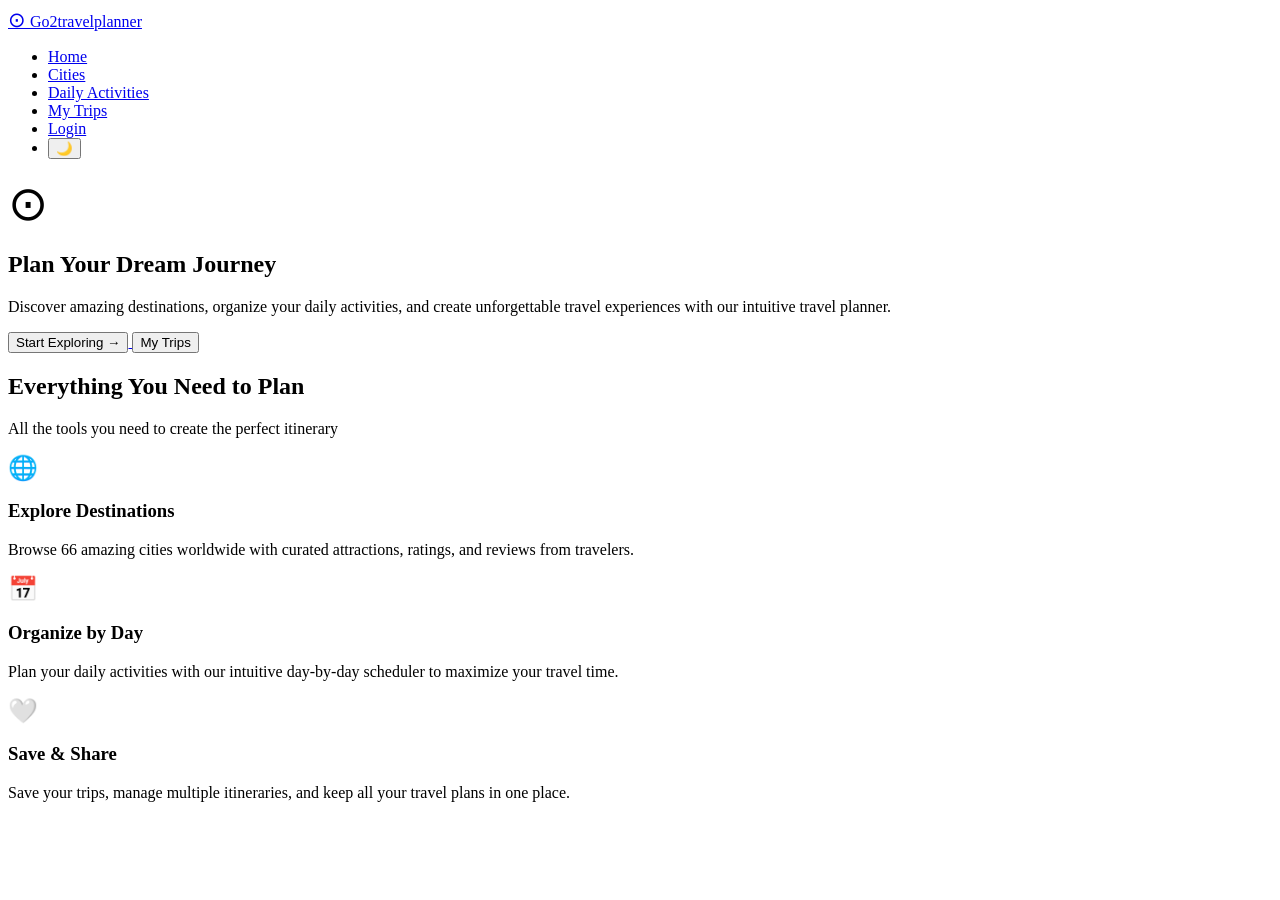
==== index.html @ 9bbfca38 "Add features section and update hero copy Introduce a new "Features" section in index.html with a th" ====
<!DOCTYPE html>
<html lang="en">

<head>
  <meta charset="UTF-8" />
  <meta name="viewport" content="width=device-width, initial-scale=1.0" />
  <title>Go2travelplanner - Home</title>
  <link rel="stylesheet" href="css/style.css" />
</head>

<body>

<!--  NAVIGATION BAR 
       <nav> is the HTML tag for navigation.
       It contains the logo on the left and the
       links on the right. -->

  <nav class="navbar">

    <a href="index.html" class="navbar-logo">
      <!-- Compass icon using a Unicode character -->
      <span style="font-size: 1.3rem;">⊙</span>
      Go2travelplanner
    </a>


    <ul class="navbar-links">

      <li><a href="index.html" class="active">Home</a></li>

      <li><a href="cities.html">Cities</a></li>
      <li><a href="daily-activities.html">Daily Activities</a></li>
      <li><a href="my-trips.html">My Trips</a></li>
      <li><a href="login.html">Login</a></li>

  
      <li>
        <button class="dark-toggle" id="darkToggleBtn" onclick="toggleDarkMode()">🌙</button>
      </li>

    </ul>

  </nav>

<!--  HERO SECTION
       
       The big banner at the top of the page.
       class="hero" connects it to our CSS.-->

  <section class="hero">

    <!-- Compass icon above the heading -->
    <div class="hero-icon">
      <span style="font-size: 3rem;">⊙</span>
    </div>

    <!-- Main heading -->
    <h1>Plan Your Dream Journey</h1>

    <!-- Subheading paragraph -->
    <p>
      Discover amazing destinations, organize your daily activities, and
      create unforgettable travel experiences with our intuitive travel planner.
    </p>

    <!-- Two buttons side by side -->
    <!-- We wrap each button in an <a> tag so clicking  -->
    <!-- the button also navigates to another page       -->
    <div class="hero-buttons">

      <!-- Primary button - links to cities page -->
      <a href="cities.html">
        <button class="btn-teal">Start Exploring →</button>
      </a>

      <!-- Secondary button - links to my trips page -->
      <a href="my-trips.html">
        <button class="btn-outline">My Trips</button>
      </a>

    </div>

  </section>


 <!-- FEATURES SECTION
      Three columns explaining what the site offers -->

  <section class="features">

    <h2>Everything You Need to Plan</h2>
    <p class="section-subtitle">All the tools you need to create the perfect itinerary</p>

    <!-- Three feature columns side by side -->
    <div class="features-grid">

      <!-- Feature 1 -->
      <div class="feature-item">
        <div class="feature-icon">
          <span style="font-size: 1.5rem;">🌐</span>
        </div>
        <h3>Explore Destinations</h3>
        <p>
          Browse 66 amazing cities worldwide with curated attractions,
          ratings, and reviews from travelers.
        </p>
      </div>

      <!-- Feature 2 -->
      <div class="feature-item">
        <div class="feature-icon">
          <span style="font-size: 1.5rem;">📅</span>
        </div>
        <h3>Organize by Day</h3>
        <p>
          Plan your daily activities with our intuitive day-by-day
          scheduler to maximize your travel time.
        </p>
      </div>

      <!-- Feature 3 -->
      <div class="feature-item">
        <div class="feature-icon">
          <span style="font-size: 1.5rem;">🤍</span>
        </div>
        <h3>Save &amp; Share</h3>
        <p>
          Save your trips, manage multiple itineraries, and keep all
          your travel plans in one place.
        </p>
      </div>

    </div>

  </section>


  <!--   -->


  <!--     JAVASCRIPT
    Loads our darkmode.js file from the js/ folder -->

  <script src="js/darkmode.js"></script>

</body>
</html>
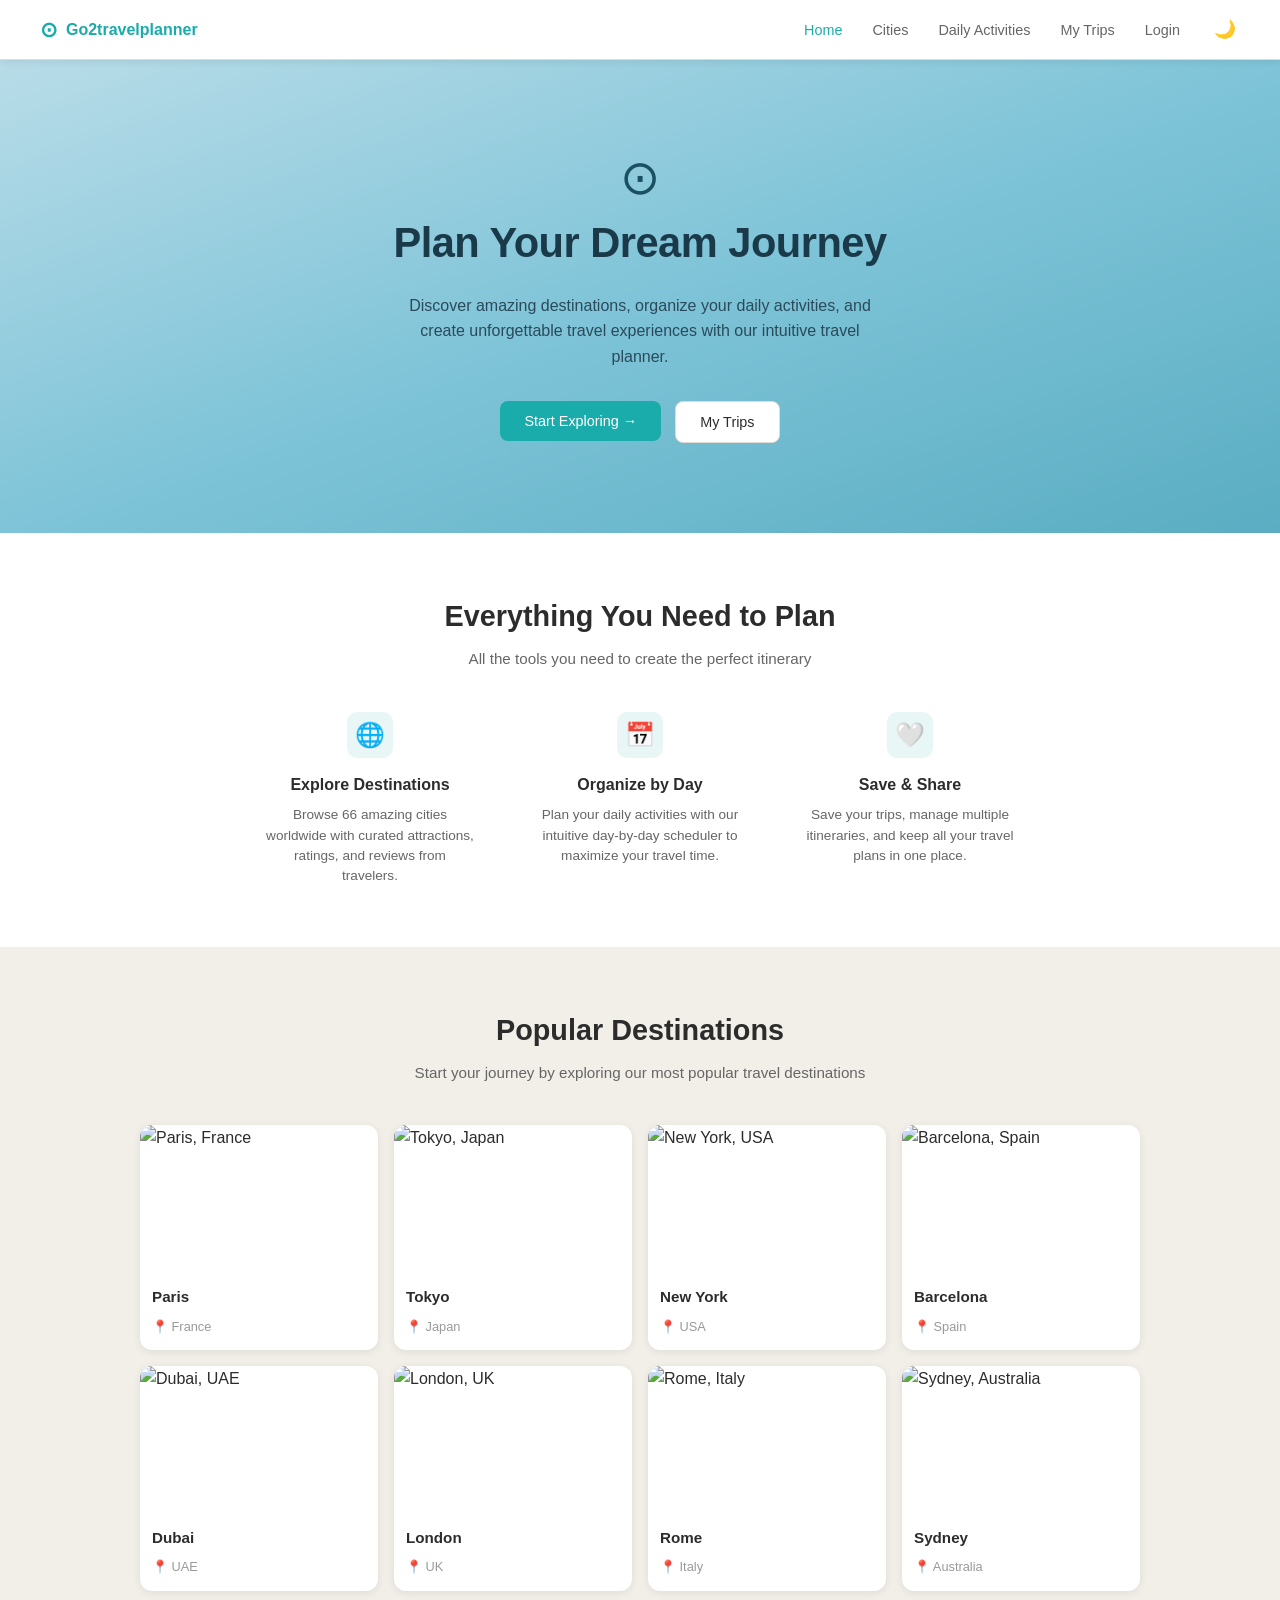
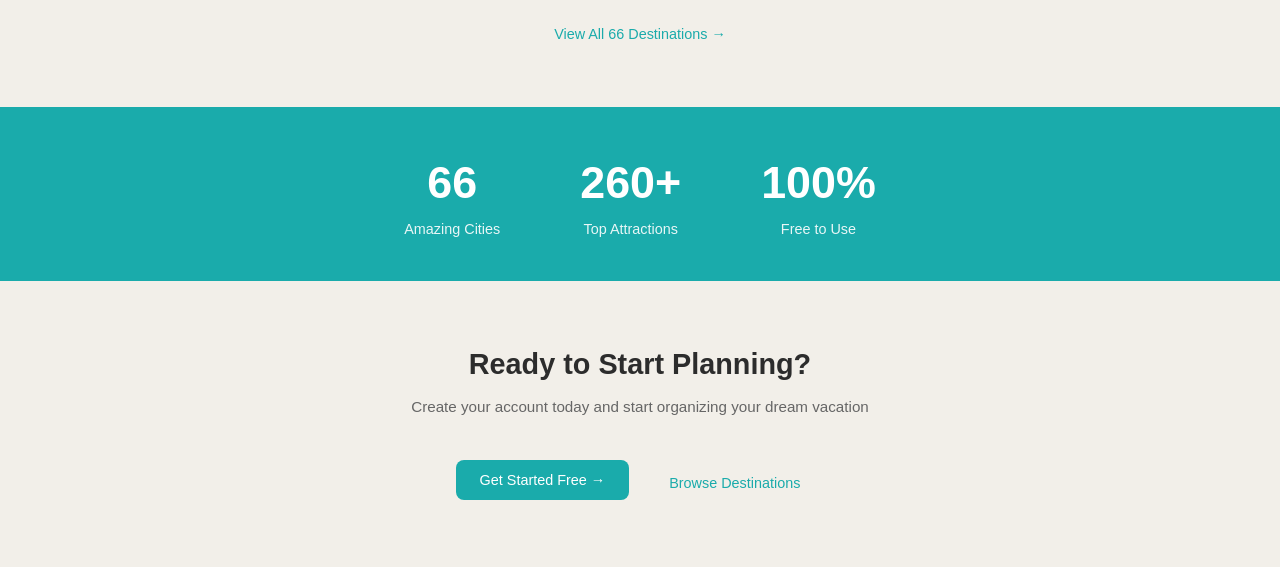
==== commit f45da6ac: "Add Cities page and page header styles Introduce a new Cities.html page (copies navbar from index, m" ====
--- a/index.html
+++ b/index.html
@@ -136,7 +136,147 @@
   </section>
 
 
-  <!--   -->
+<!--   POPULAR DESTINATIONS SECTION
+       4 x 2 grid of destination cards
+       Each card links to a city on the cities page -->
+
+  <section class="destinations">
+
+    <h2>Popular Destinations</h2>
+    <p class="section-subtitle">
+      Start your journey by exploring our most popular travel destinations
+    </p>
+
+    <!-- 4 column grid - 8 cards total -->
+    <div class="destinations-grid">
+
+      <!-- Card 1: Paris -->
+      <!-- src="images/paris.jpg" points to the images folder -->
+      <!-- alt= describes the image for screen readers -->
+      <div class="destination-card">
+        <img src="images/paris.jpg" alt="Paris, France" />
+        <div class="destination-card-info">
+          <h4>Paris</h4>
+          <span>📍 France</span>
+        </div>
+      </div>
+
+      <!-- Card 2: Tokyo -->
+      <div class="destination-card">
+        <img src="images/tokyo.jpg" alt="Tokyo, Japan" />
+        <div class="destination-card-info">
+          <h4>Tokyo</h4>
+          <span>📍 Japan</span>
+        </div>
+      </div>
+
+      <!-- Card 3: New York -->
+      <div class="destination-card">
+        <img src="images/newyork.jpg" alt="New York, USA" />
+        <div class="destination-card-info">
+          <h4>New York</h4>
+          <span>📍 USA</span>
+        </div>
+      </div>
+
+      <!-- Card 4: Barcelona -->
+      <div class="destination-card">
+        <img src="images/barcelona.jpg" alt="Barcelona, Spain" />
+        <div class="destination-card-info">
+          <h4>Barcelona</h4>
+          <span>📍 Spain</span>
+        </div>
+      </div>
+
+      <!-- Card 5: Dubai -->
+      <div class="destination-card">
+        <img src="images/dubai.jpg" alt="Dubai, UAE" />
+        <div class="destination-card-info">
+          <h4>Dubai</h4>
+          <span>📍 UAE</span>
+        </div>
+      </div>
+
+      <!-- Card 6: London -->
+      <div class="destination-card">
+        <img src="images/london.jpg" alt="London, UK" />
+        <div class="destination-card-info">
+          <h4>London</h4>
+          <span>📍 UK</span>
+        </div>
+      </div>
+
+      <!-- Card 7: Rome -->
+      <div class="destination-card">
+        <img src="images/rome.jpg" alt="Rome, Italy" />
+        <div class="destination-card-info">
+          <h4>Rome</h4>
+          <span>📍 Italy</span>
+        </div>
+      </div>
+
+      <!-- Card 8: Sydney -->
+      <div class="destination-card">
+        <img src="images/sydney.jpg" alt="Sydney, Australia" />
+        <div class="destination-card-info">
+          <h4>Sydney</h4>
+          <span>📍 Australia</span>
+        </div>
+      </div>
+
+    </div>
+
+    <!-- Link to all destinations -->
+    <a href="cities.html" class="view-all-link">View All 66 Destinations →</a>
+
+  </section>
+
+
+  <!-- STATS BAR
+       Three large numbers on a teal background -->
+  <section class="stats-bar">
+
+    <div class="stat-item">
+      <h2>66</h2>
+      <p>Amazing Cities</p>
+    </div>
+
+    <div class="stat-item">
+      <h2>260+</h2>
+      <p>Top Attractions</p>
+    </div>
+
+    <div class="stat-item">
+      <h2>100%</h2>
+      <p>Free to Use</p>
+    </div>
+
+  </section>
+
+
+  <!-- CTA SECTION
+       Call to action at the bottom of the home page -->
+
+  <section class="cta">
+
+    <h2>Ready to Start Planning?</h2>
+    <p class="section-subtitle">
+      Create your account today and start organizing your dream vacation
+    </p>
+
+    <div class="cta-buttons">
+
+      <!-- Primary button links to the login/signup page -->
+      <a href="login.html">
+        <button class="btn-teal">Get Started Free →</button>
+      </a>
+
+      <!-- Text link to browse destinations -->
+      <a href="cities.html" class="cta-link">Browse Destinations</a>
+
+    </div>
+
+  </section>
 
 
   <!--     JAVASCRIPT
--- a/css/style.css
+++ b/css/style.css
@@ -0,0 +1,534 @@
+
+
+/* GO2TRAVELPLANNER - MAIN STYLESHEET */
+
+
+/* COLOUR VARIABLES */
+:root {
+  --teal: #1aabab;
+  --teal-dark: #138e8e;
+  --bg-light: #f2efe9;
+  --bg-white: #ffffff;
+  --text-dark: #2c2c2c;
+  --text-mid: #666666;
+  --text-light: #999999;
+  --border: #e0dbd3;
+  --shadow: 0 2px 8px rgba(0, 0, 0, 0.08);
+  --radius: 12px;
+
+}
+
+
+/* RESET
+   
+   Browsers add their own default spacing to elements.
+   This removes all of that so every browser looks
+   the same. We start from a clean blank slate. */
+
+* {
+  margin: 0;
+  padding: 0;
+  box-sizing: border-box;
+}
+
+
+
+
+/* These styles apply to the whole page.*/
+
+body {
+  font-family: 'Segoe UI', Tahoma, Geneva, Verdana, sans-serif;
+  background-color: var(--bg-light);
+  color: var(--text-dark);
+  line-height: 1.6;
+}
+
+
+
+
+/* 
+   By default browsers make links blue and underlined.
+   We remove that here so we can style links ourselves
+   in each section.*/
+
+a {
+  text-decoration: none;
+  color: inherit;
+}
+
+
+
+/* IMAGES */
+
+img {
+  max-width: 100%;
+  display: block;
+}
+
+/* The bar at the top of every page.
+   Contains the logo on the left and links on the right.   */
+
+.navbar {
+  background-color: var(--bg-white);
+  border-bottom: 1px solid var(--border);
+  padding: 0 40px;
+  height: 60px;
+  display: flex;
+  align-items: center;
+  justify-content: space-between;
+  position: sticky;
+  top: 0;
+  z-index: 100;
+  box-shadow: var(--shadow);
+}
+
+
+
+/*  The "Go2travelplanner" text on the left */
+
+.navbar-logo {
+  display: flex;
+  align-items: center;
+  gap: 8px;
+  color: var(--teal);
+  font-size: 1rem;
+  font-weight: 600;
+}
+
+
+/*  The Home, Cities, Daily Activities etc. on the right */
+
+.navbar-links {
+  display: flex;
+  align-items: center;
+  gap: 30px;
+  list-style: none;
+}
+
+
+.navbar-links a {
+  color: var(--text-mid);
+  font-size: 0.9rem;
+}
+
+
+.navbar-links a:hover,
+.navbar-links a.active {
+  color: var(--teal);
+}
+
+
+
+/* 
+   DARK MODE TOGGLE BUTTON
+   The moon/sun icon on the right of the navbar */
+
+.dark-toggle {
+  background: none;
+  border: none;
+  cursor: pointer;
+  color: var(--text-mid);
+  font-size: 1.1rem;
+  padding: 4px;
+}
+
+.dark-toggle:hover {
+  color: var(--teal);
+}
+
+/* The big banner at the top of the home page.
+   Has a gradient blue background, compass icon,
+   heading, paragraph and two buttons. */
+
+.hero {
+  background: linear-gradient(160deg, #b8dce8 0%, #7fc4d8 50%, #5aadc2 100%);
+  text-align: center;
+  padding: 80px 20px 90px;
+  color: #1a3a4a;
+}
+
+/* The compass symbol above the heading */
+
+.hero-icon {
+  width: 50px;
+  height: 50px;
+  margin: 0 auto 20px;
+  color: #1a5060;
+}
+
+
+
+/* HEADING */
+
+.hero h1 {
+  font-size: 2.6rem;
+  font-weight: 600;
+  margin-bottom: 16px;
+  letter-spacing: -0.5px;
+}
+
+
+
+/* HERO PARAGRAPH */
+
+.hero p {
+  font-size: 1rem;
+  max-width: 480px;
+  margin: 0 auto 32px;
+  color: #2a4a5a;
+}
+
+
+
+/* pThe two buttons side by side */
+
+.hero-buttons {
+  display: flex;
+  gap: 14px;
+  justify-content: center;
+  flex-wrap: wrap;
+}
+
+
+/* BUTTONS */
+
+/* Teal filled button - main action button */
+
+.btn-teal {
+  background-color: var(--teal);
+  color: white;
+  border: none;
+  padding: 12px 24px;
+  border-radius: 8px;
+  cursor: pointer;
+  font-size: 0.9rem;
+  font-weight: 500;
+  display: inline-flex;
+  align-items: center;
+  gap: 6px;
+}
+
+.btn-teal:hover {
+  background-color: var(--teal-dark);
+}
+
+
+/* White outline button - secondary action button */
+
+
+.btn-outline {
+  background-color: var(--bg-white);
+  color: var(--text-dark);
+  border: 1px solid var(--border);
+  padding: 12px 24px;
+  border-radius: 8px;
+  cursor: pointer;
+  font-size: 0.9rem;
+  display: inline-flex;
+  align-items: center;
+  gap: 6px;
+}
+
+.btn-outline:hover {
+  background-color: var(--bg-light);
+}
+
+
+/* Grey button - used for less important actions */
+
+
+.btn-gray {
+  background-color: #e0dbd3;
+  color: var(--text-dark);
+  border: none;
+  padding: 10px 18px;
+  border-radius: 8px;
+  cursor: pointer;
+  font-size: 0.85rem;
+  display: inline-flex;
+  align-items: center;
+  gap: 6px;
+}
+
+/* Full width button - stretches to fill its container */
+.btn-full {
+  width: 100%;
+  padding: 14px;
+  border-radius: 8px;
+  font-size: 1rem;
+  justify-content: center;
+}
+
+/* width: 100% makes it stretch to fill its container  */
+/* Used on the login page for the Create Account button */
+
+/* 
+   FEATURES SECTION
+   
+   Three columns showing what the site offers:
+   Explore Destinations, Organize by Day, Save & Share */
+
+.features {
+  background-color: var(--bg-white);
+  padding: 60px 40px;
+  text-align: center;
+}
+
+
+
+.features h2 {
+  font-size: 1.8rem;
+  margin-bottom: 8px;
+}
+
+
+
+.section-subtitle {
+  color: var(--text-mid);
+  margin-bottom: 40px;
+  font-size: 0.95rem;
+}
+
+
+
+.features-grid {
+  display: flex;
+  justify-content: center;
+  gap: 60px;
+  flex-wrap: wrap;
+}
+
+
+
+.feature-item {
+  max-width: 210px;
+}
+
+/* max-width: 210px stops each column getting too wide */
+
+
+.feature-icon {
+  width: 46px;
+  height: 46px;
+  margin: 0 auto 14px;
+  color: var(--teal);
+  background: #e8f6f6;
+  border-radius: 10px;
+  display: flex;
+  align-items: center;
+  justify-content: center;
+}
+
+
+
+.feature-item h3 {
+  font-size: 1rem;
+  margin-bottom: 8px;
+}
+
+
+.feature-item p {
+  font-size: 0.85rem;
+  color: var(--text-mid);
+  line-height: 1.5;
+}
+
+
+/* POPULAR DESTINATIONS SECTION
+   
+   A 4 column x 2 row grid of destination cards.
+   Each card has a photo, city name and country. */
+
+.destinations {
+  padding: 60px 40px;
+  text-align: center;
+  background-color: var(--bg-light);
+}
+
+
+
+.destinations h2 {
+  font-size: 1.8rem;
+  margin-bottom: 8px;
+}
+
+
+.destinations-grid {
+  display: grid;
+  grid-template-columns: repeat(4, 1fr);
+  gap: 16px;
+  max-width: 1000px;
+  margin: 0 auto 24px;
+}
+
+
+
+.destination-card {
+  border-radius: var(--radius);
+  overflow: hidden;
+  background: var(--bg-white);
+  box-shadow: var(--shadow);
+  text-align: left;
+}
+
+
+.destination-card img {
+  width: 100%;
+  height: 150px;
+  object-fit: cover;
+}
+
+
+
+.destination-card-info {
+  padding: 10px 12px 12px;
+}
+
+
+
+.destination-card-info h4 {
+  font-size: 0.95rem;
+  margin-bottom: 3px;
+}
+
+
+.destination-card-info span {
+  font-size: 0.8rem;
+  color: var(--text-light);
+}
+
+
+.view-all-link {
+  color: var(--teal);
+  font-size: 0.9rem;
+  display: inline-block;
+  margin-top: 8px;
+}
+
+.view-all-link:hover {
+  text-decoration: underline;
+}
+
+
+/* HOW IT WORKS / VIDEO SECTION */
+
+.how-it-works {
+  padding: 60px 40px;
+  text-align: center;
+  background-color: var(--bg-white);
+}
+
+.how-it-works h2 {
+  font-size: 1.8rem;
+  margin-bottom: 8px;
+}
+
+
+.video-placeholder {
+  background-color: var(--bg-light);
+  border-radius: var(--radius);
+  max-width: 820px;
+  margin: 0 auto;
+  padding: 80px 20px;
+  text-align: center;
+  border: 1px solid var(--border);
+}
+
+
+.video-placeholder p {
+  color: var(--text-mid);
+  font-size: 0.9rem;
+}
+
+.video-placeholder small {
+  color: var(--text-light);
+  font-size: 0.8rem;
+  display: block;
+  margin-top: 4px;
+}
+
+/* display: block makes <small> sit on its own line    */
+
+
+/* STATS BAR
+   
+   Teal background strip showing 3 numbers:
+   66 Cities, 260+ Attractions, 100% Free */
+
+.stats-bar {
+  background-color: var(--teal);
+  padding: 40px 20px;
+  display: flex;
+  justify-content: center;
+  gap: 80px;
+  flex-wrap: wrap;
+  text-align: center;
+  color: white;
+}
+
+.stat-item h2 {
+  font-size: 2.8rem;
+  font-weight: 700;
+}
+
+.stat-item p {
+  font-size: 0.9rem;
+  opacity: 0.9;
+}
+
+
+/* CTA SECTION
+   
+   "Ready to Start Planning?" section at the bottom
+   of the home page with two buttons. */
+
+.cta {
+  padding: 60px 40px;
+  text-align: center;
+  background-color: var(--bg-light);
+}
+
+.cta h2 {
+  font-size: 1.8rem;
+  margin-bottom: 8px;
+}
+
+.cta-buttons {
+  display: flex;
+  gap: 16px;
+  justify-content: center;
+  flex-wrap: wrap;
+  margin-top: 24px;
+}
+
+.cta-link {
+  color: var(--teal);
+  font-size: 0.9rem;
+  padding: 12px 24px;
+  align-self: center;
+}
+
+.cta-link:hover {
+  text-decoration: underline;
+}
+
+
+/* PAGE HEADER
+   
+   Reusable heading used at the top of inner pages
+   like Cities, My Trips, Daily Activities */
+
+.page-header {
+  text-align: center;
+  padding: 50px 40px 20px;
+}
+
+.page-header h1 {
+  font-size: 1.9rem;
+  margin-bottom: 8px;
+}
+
+.page-header p {
+  color: var(--text-mid);
+  font-size: 0.95rem;
+}
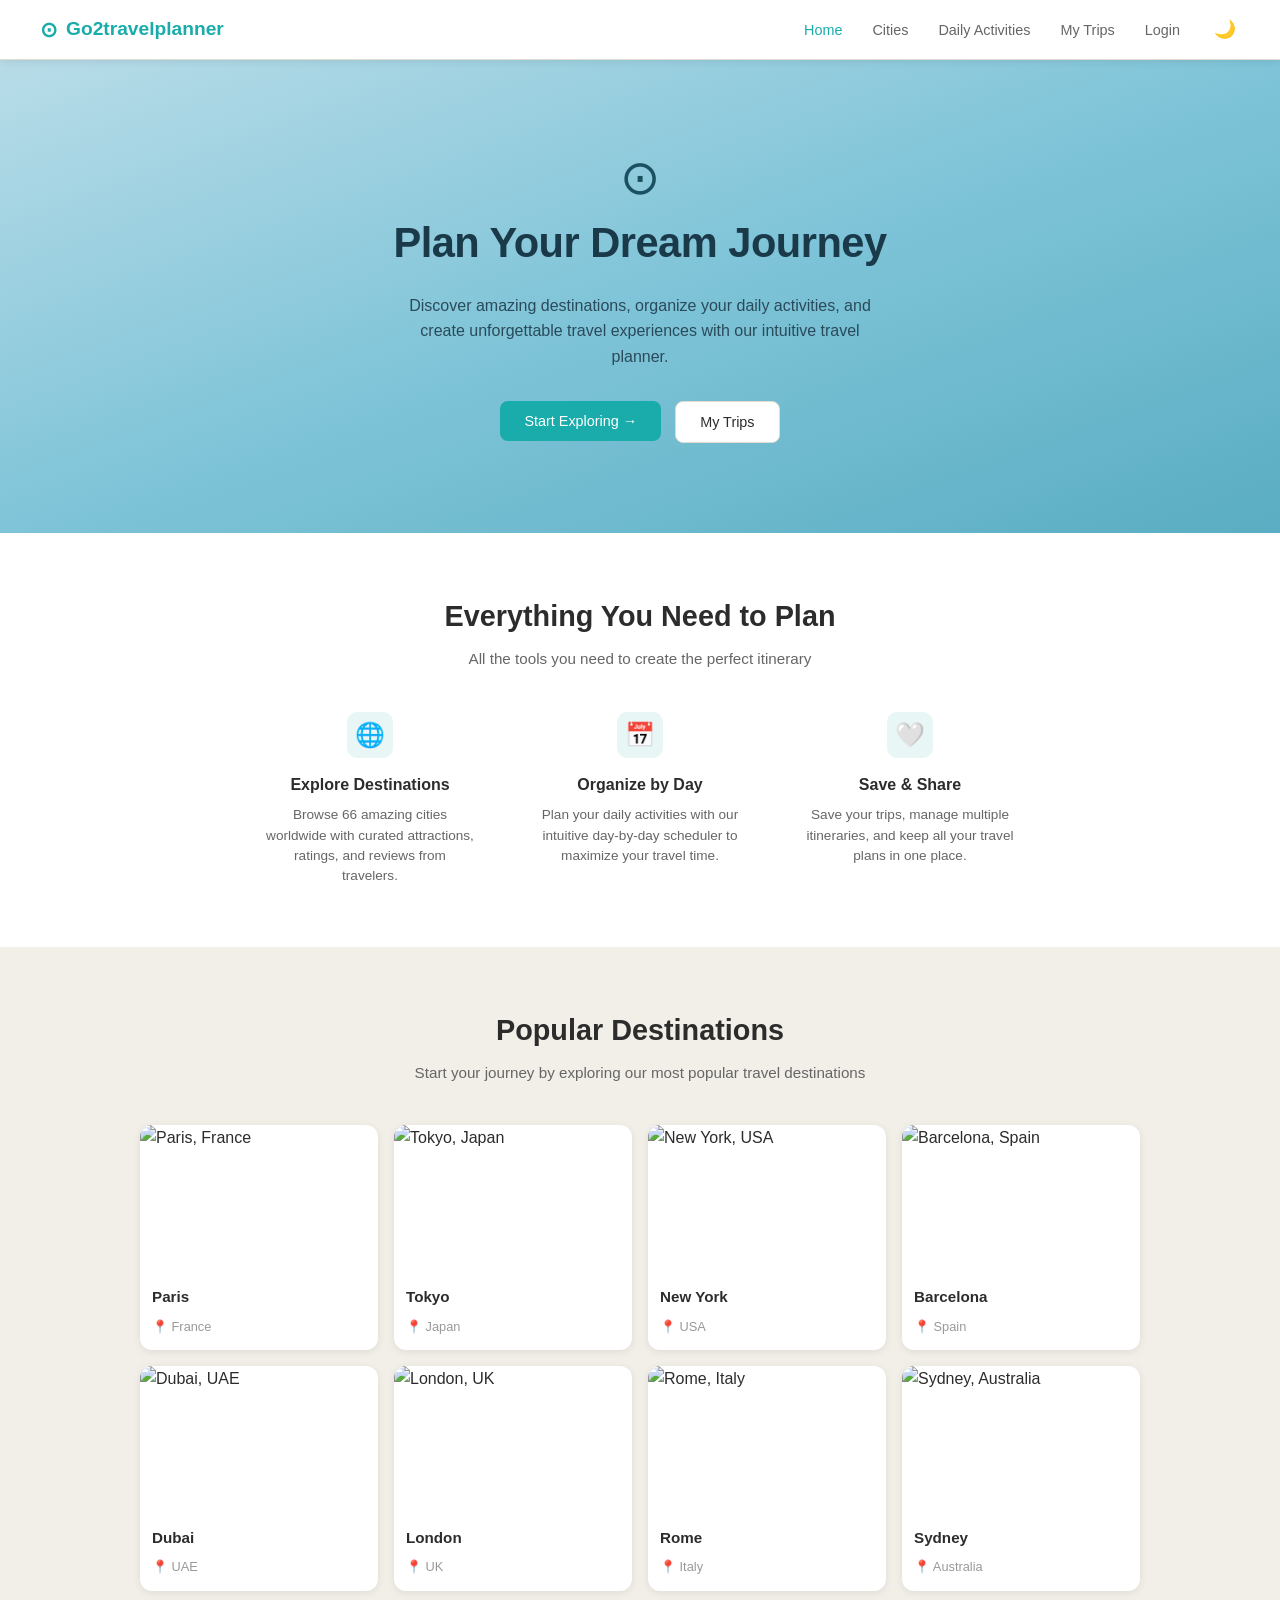
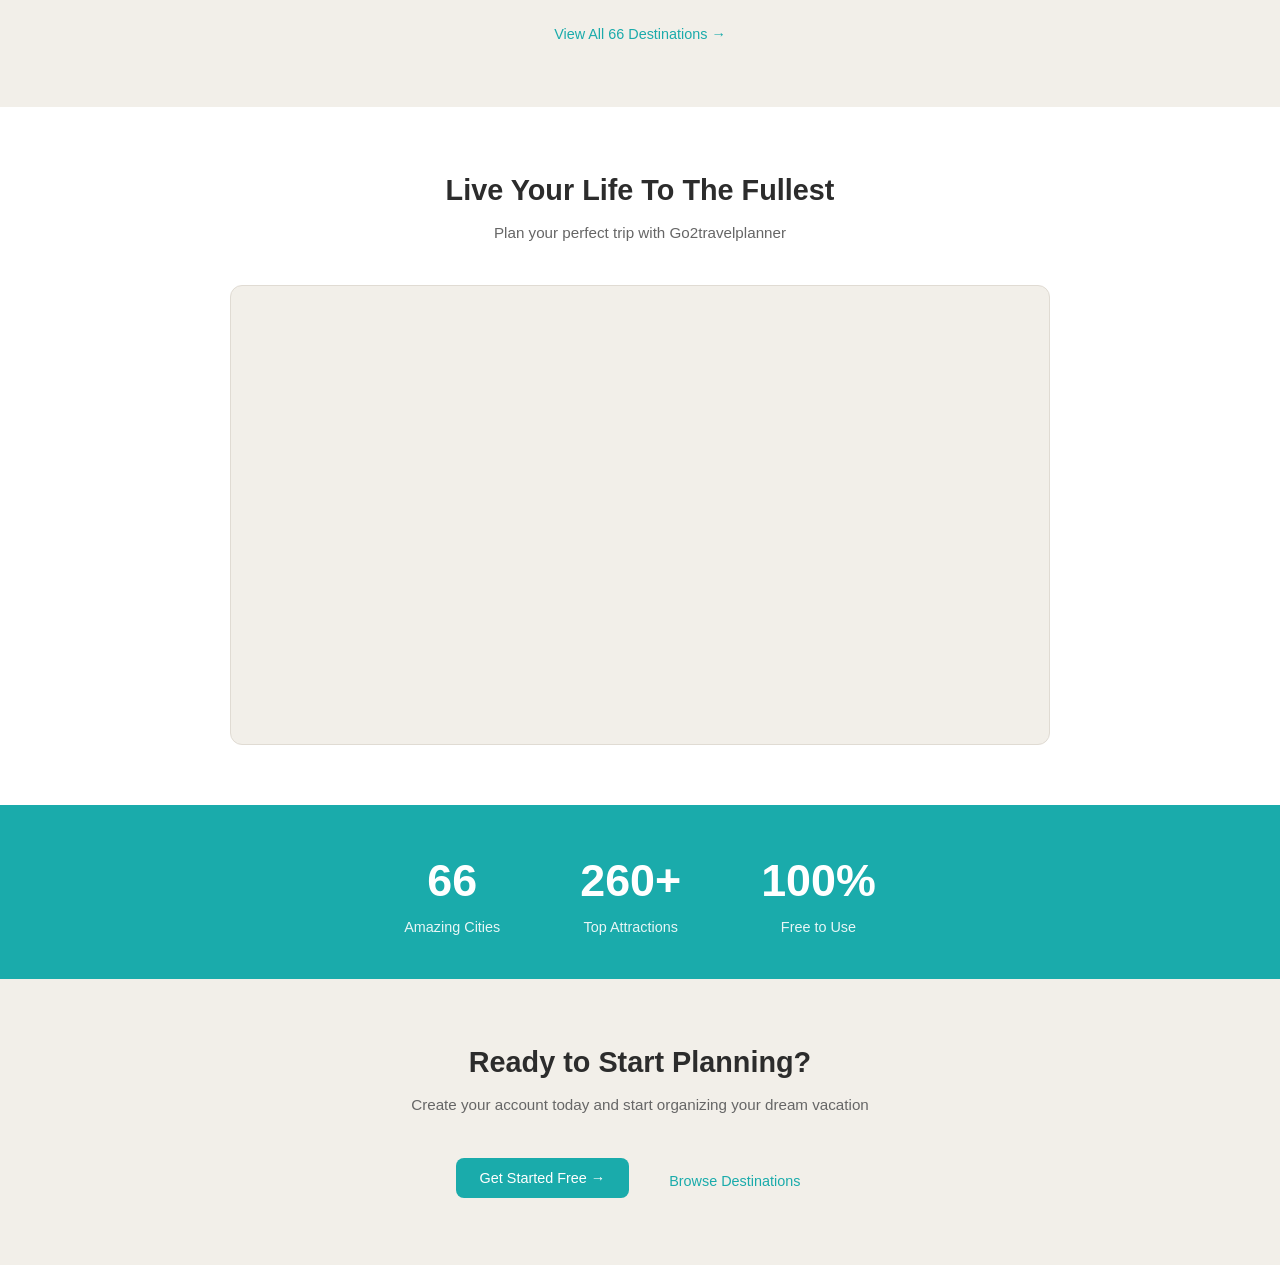
==== commit 80467349: "video player adjustments" ====
--- a/index.html
+++ b/index.html
@@ -11,21 +11,17 @@
 
 <body>
 
-<!--  NAVIGATION BAR 
-       <nav> is the HTML tag for navigation.
-       It contains the logo on the left and the
-       links on the right. -->
 
   <nav class="navbar">
 
     <a href="index.html" class="navbar-logo">
-      <!-- Compass icon using a Unicode character -->
       <span style="font-size: 1.3rem;">⊙</span>
       Go2travelplanner
     </a>
 
-
-    <ul class="navbar-links">
+<div class="menu-toggle" onclick="toggleMenu()"> ☰</div>
+
+    <ul class="navbar-links" id="navLinks">
 
       <li><a href="index.html" class="active">Home</a></li>
 
@@ -64,17 +60,15 @@
       create unforgettable travel experiences with our intuitive travel planner.
     </p>
 
-    <!-- Two buttons side by side -->
-    <!-- We wrap each button in an <a> tag so clicking  -->
-    <!-- the button also navigates to another page       -->
+
     <div class="hero-buttons">
 
-      <!-- Primary button - links to cities page -->
+      
       <a href="cities.html">
         <button class="btn-teal">Start Exploring →</button>
       </a>
 
-      <!-- Secondary button - links to my trips page -->
+      
       <a href="my-trips.html">
         <button class="btn-outline">My Trips</button>
       </a>
@@ -231,6 +225,32 @@
 
   </section>
 
+  <!-- HOW IT WORKS / VIDEO SECTION -->
+
+  <section class="how-it-works">
+
+    <h2>Live Your Life To The Fullest</h2>
+    <p class="section-subtitle">
+      Plan your perfect trip with Go2travelplanner
+    </p>
+
+    <!-- Grey box acting as a video placeholder -->
+    <!-- To add a real video later, replace this div   -->
+    <!-- with a <video> tag or an iframe embed         -->
+
+   <div class="video-placeholder">
+  <iframe
+    width="100%"
+    height="450"
+    src="https://www.youtube.com/embed/XYLg6Y1eMzo?si=0Gc9eDqvpK00XwuH&modestbranding=1&rel=0"
+    title="YouTube video player"
+    frameborder="0"
+    allow="accelerometer; autoplay; clipboard-write; encrypted-media; gyroscope; picture-in-picture; web-share"
+    allowfullscreen>
+  </iframe>
+</div>
+
+  </section>
 
   <!-- STATS BAR
        Three large numbers on a teal background -->
@@ -282,11 +302,15 @@
   <!--     JAVASCRIPT
     Loads our darkmode.js file from the js/ folder -->
 
-  <script src="js/darkmode.js"></script>
-
+<script src="jaava/darkmode.js"></script>
+
+<script>
+  function toggleMenu() {
+    document.getElementById("navLinks").classList.toggle("active");
+  }
+</script>
 </body>
+
 </html>
 
 
-
-
--- a/css/style.css
+++ b/css/style.css
@@ -15,7 +15,27 @@
   --border: #e0dbd3;
   --shadow: 0 2px 8px rgba(0, 0, 0, 0.08);
   --radius: 12px;
-
+  --hero-mid-blue: #7fc4d8;
+}
+
+/* DARK MODE - Just override the variables */
+body.dark-mode {
+  --bg-light: #1a1a1a;
+  --bg-white: #2d2d2d;
+  --text-dark: #e0e0e0;
+  --text-mid: #b0b0b0;
+  --text-light: #888888;
+  --border: #404040;
+  --shadow: 0 2px 8px rgba(0, 0, 0, 0.3);
+  --hero-mid-blue: #4a8fa0;
+}
+
+body.dark-mode .stats-bar {
+  background-color: #0a6b6b;
+}
+
+body.dark-mode .btn-teal {
+  background-color: #0a6b6b;
 }
 
 
@@ -41,6 +61,7 @@
   background-color: var(--bg-light);
   color: var(--text-dark);
   line-height: 1.6;
+
 }
 
 
@@ -91,8 +112,8 @@
   align-items: center;
   gap: 8px;
   color: var(--teal);
-  font-size: 1rem;
-  font-weight: 600;
+  font-size: 1.2rem;
+  font-weight: 610;
 }
 
 
@@ -116,7 +137,44 @@
 .navbar-links a.active {
   color: var(--teal);
 }
-
+/* Hides hamburger menu on desktop */
+.menu-toggle {
+  display: none;
+  font-size: 1.8rem;
+  cursor: pointer;
+}
+
+/* Mobile styles */
+@media (max-width: 768px) {
+
+  .navbar {
+    padding: 0 20px;
+  }
+
+  .menu-toggle {
+    display: block;
+  }
+
+  .navbar-links {
+    position: absolute;
+    top: 60px;
+    left: 0;
+    width: 100%;
+    background: var(--bg-white);
+
+    flex-direction: column;
+    align-items: flex-start;
+    gap: 15px;
+
+    padding: 20px;
+
+    display: none; /* hidden by default */
+  }
+
+  .navbar-links.active {
+    display: flex; /* show when clicked */
+  }
+}
 
 
 /* 
@@ -141,7 +199,7 @@
    heading, paragraph and two buttons. */
 
 .hero {
-  background: linear-gradient(160deg, #b8dce8 0%, #7fc4d8 50%, #5aadc2 100%);
+  background: linear-gradient(160deg, #b8dce8 0%, var(--hero-mid-blue) 50%, #5aadc2 100%);
   text-align: center;
   padding: 80px 20px 90px;
   color: #1a3a4a;
@@ -429,7 +487,7 @@
   border-radius: var(--radius);
   max-width: 820px;
   margin: 0 auto;
-  padding: 80px 20px;
+  padding: 0;
   text-align: center;
   border: 1px solid var(--border);
 }
@@ -444,7 +502,7 @@
   color: var(--text-light);
   font-size: 0.8rem;
   display: block;
-  margin-top: 4px;
+  margin-top: 2px;
 }
 
 /* display: block makes <small> sit on its own line    */
@@ -514,7 +572,7 @@
 
 
 /* PAGE HEADER
-   
+
    Reusable heading used at the top of inner pages
    like Cities, My Trips, Daily Activities */
 
@@ -532,3 +590,333 @@
   color: var(--text-mid);
   font-size: 0.95rem;
 }
+
+
+
+/* MY TRIPS PAGE */
+
+.page-content {
+  max-width: 900px;
+  margin: 40px auto;
+  padding: 0 40px;
+}
+
+
+.page-title {
+  font-size: 1.7rem;
+  margin-bottom: 4px;
+}
+
+.page-subtitle {
+  color: var(--text-mid);
+  margin-bottom: 30px;
+  font-size: 0.9rem;
+}
+
+
+/* Empty state box shown when no trips are saved */
+.empty-state {
+  background-color: var(--bg-white);
+  border-radius: var(--radius);
+  padding: 70px 20px;
+  text-align: center;
+  border: 1px solid var(--border);
+}
+
+/* padding: 70px top/bottom gives it plenty of height  */
+
+.empty-state h3 {
+  font-size: 1.1rem;
+  margin-bottom: 8px;
+}
+
+.empty-state p {
+  color: var(--text-mid);
+  margin-bottom: 24px;
+  font-size: 0.9rem;
+}
+
+/* margin-bottom: 24px adds space before the button    */
+
+/* DAILY ACTIVITIES PAGE */
+
+.daily-page {
+  max-width: 900px;
+  margin: 40px auto;
+  padding: 0 40px;
+}
+
+/* max-width: 900px stops content stretching too wide  */
+/* margin: 40px auto centres it with space top/bottom  */
+
+
+/* Top row: title on left, buttons on right */
+.daily-header {
+  display: flex;
+  align-items: flex-start;
+  justify-content: space-between;
+  margin-bottom: 24px;
+  flex-wrap: wrap;
+  gap: 16px;
+}
+
+
+
+.daily-header-left h1 {
+  font-size: 1.6rem;
+  margin-bottom: 4px;
+}
+
+.daily-header-left p {
+  color: var(--text-mid);
+  font-size: 0.9rem;
+}
+
+.daily-header-right {
+  display: flex;
+  gap: 10px;
+  flex-wrap: wrap;
+}
+
+
+.day-nav {
+  background: var(--bg-white);
+  border-radius: var(--radius);
+  padding: 16px 20px;
+  display: flex;
+  align-items: center;
+  justify-content: space-between;
+  margin-bottom: 16px;
+  border: 1px solid var(--border);
+}
+
+
+
+.day-nav-controls {
+  display: flex;
+  align-items: center;
+  gap: 12px;
+}
+
+
+.day-nav-btn {
+  background: none;
+  border: none;
+  cursor: pointer;
+  color: var(--text-mid);
+  font-size: 1.2rem;
+  padding: 4px 8px;
+}
+
+.day-nav-btn:hover {
+  color: var(--teal);
+}
+
+.day-nav input[type="text"] {
+  border: 1px solid var(--border);
+  border-radius: 6px;
+  padding: 6px 12px;
+  font-size: 0.9rem;
+  width: 180px;
+  background: var(--bg-light);
+  color: var(--text-dark);
+}
+
+.add-day-btn {
+  color: var(--teal);
+  background: none;
+  border: none;
+  cursor: pointer;
+  font-size: 0.9rem;
+}
+
+.add-day-btn:hover {
+  text-decoration: underline;
+}
+
+.day-card {
+  background: var(--bg-white);
+  border-radius: var(--radius);
+  padding: 24px;
+  margin-bottom: 16px;
+  border: 1px solid var(--border);
+}
+
+.day-card-header {
+  display: flex;
+  justify-content: space-between;
+  align-items: center;
+  margin-bottom: 24px;
+}
+
+.day-card-header h3 {
+  font-size: 1.1rem;
+}
+
+
+.no-activities {
+  text-align: center;
+  padding: 30px;
+  color: var(--text-mid);
+  font-size: 0.9rem;
+}
+
+.no-activities p {
+  margin-bottom: 16px;
+}
+
+
+
+/* LOGIN / CREATE ACCOUNT PAGE */
+
+.login-page {
+  max-width: 500px;
+  margin: 60px auto;
+  padding: 0 20px;
+  text-align: center;
+}
+
+/* max-width: 500px keeps the form narrow and centred  */
+/* margin: 60px auto adds space top/bottom and         */
+/*   centres horizontally                              */
+
+
+/* Teal compass icon box at the top */
+.login-icon {
+  width: 64px;
+  height: 64px;
+  background: #e4f3f3;
+  border-radius: 16px;
+  display: flex;
+  align-items: center;
+  justify-content: center;
+  margin: 0 auto 16px;
+  color: var(--teal);
+}
+
+/* border-radius: 16px rounds the corners of the box  */
+/* margin: 0 auto centres the box                     */
+
+
+.login-page h1 {
+  font-size: 1.5rem;
+  margin-bottom: 6px;
+}
+
+.login-page .subtitle {
+  color: var(--text-mid);
+  margin-bottom: 30px;
+  font-size: 0.9rem;
+}
+
+
+/* White form card */
+.login-form {
+  background: var(--bg-white);
+  border-radius: var(--radius);
+  padding: 30px;
+  border: 1px solid var(--border);
+  text-align: left;
+}
+
+/* text-align: left overrides the parent center        */
+/*   so labels and inputs align left inside the card   */
+
+
+/* Each label + input pair */
+.form-group {
+  margin-bottom: 20px;
+}
+
+.form-group label {
+  display: block;
+  font-size: 0.9rem;
+  margin-bottom: 8px;
+  color: var(--text-dark);
+}
+
+/* display: block puts the label on its own line       */
+/*   above the input                                   */
+
+
+/* Wrapper so we can place an icon inside the input */
+.input-wrapper {
+  position: relative;
+}
+
+/* position: relative lets us position the icon        */
+/*   absolutely inside it                              */
+
+
+.input-icon {
+  position: absolute;
+  left: 12px;
+  top: 50%;
+  transform: translateY(-50%);
+  color: var(--text-light);
+  font-size: 0.9rem;
+}
+
+
+
+.input-wrapper input {
+  width: 100%;
+  padding: 12px 12px 12px 36px;
+  border: 1px solid var(--border);
+  border-radius: 8px;
+  font-size: 0.9rem;
+  background: var(--bg-light);
+  color: var(--text-dark);
+}
+
+/* padding-left: 36px makes room for the icon          */
+
+.input-wrapper input:focus {
+  outline: none;
+  border-color: var(--teal);
+}
+
+
+/* "Already have an account? Sign in" line */
+.login-footer {
+  margin-top: 16px;
+  text-align: center;
+  font-size: 0.9rem;
+  color: var(--text-mid);
+}
+
+.login-footer a {
+  color: var(--teal);
+}
+
+.login-footer a:hover {
+  text-decoration: underline;
+}
+
+
+/* COMING SOON PAGE */
+
+.coming-soon {
+  text-align: center;
+  padding: 100px 20px;
+}
+
+.coming-soon-icon {
+  font-size: 3rem;
+  color: var(--teal);
+  display: block;
+  margin-bottom: 20px;
+}
+
+.coming-soon h1 {
+  font-size: 3.5rem;
+  font-weight: 700;
+  color: var(--text-dark);
+  margin-bottom: 16px;
+}
+
+.coming-soon p {
+  color: var(--text-mid);
+  font-size: 1rem;
+  margin-bottom: 30px;
+}
